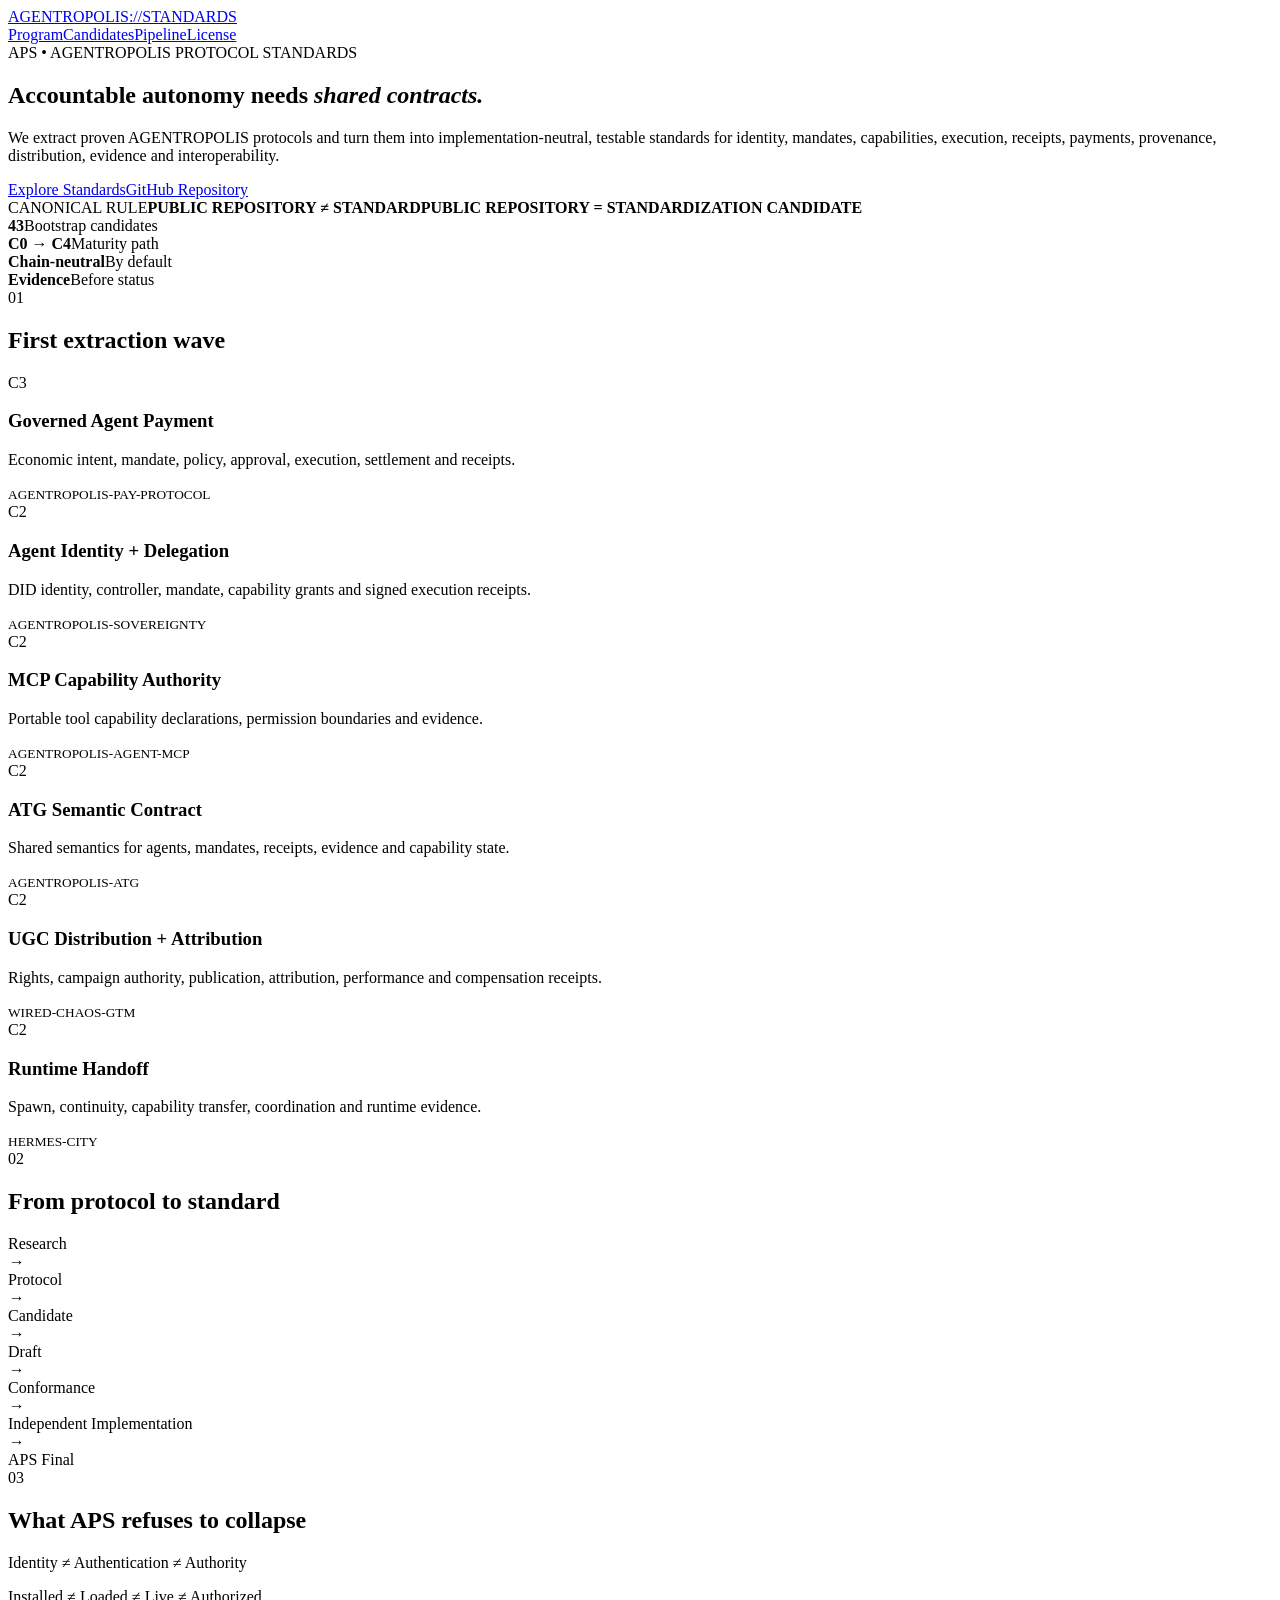
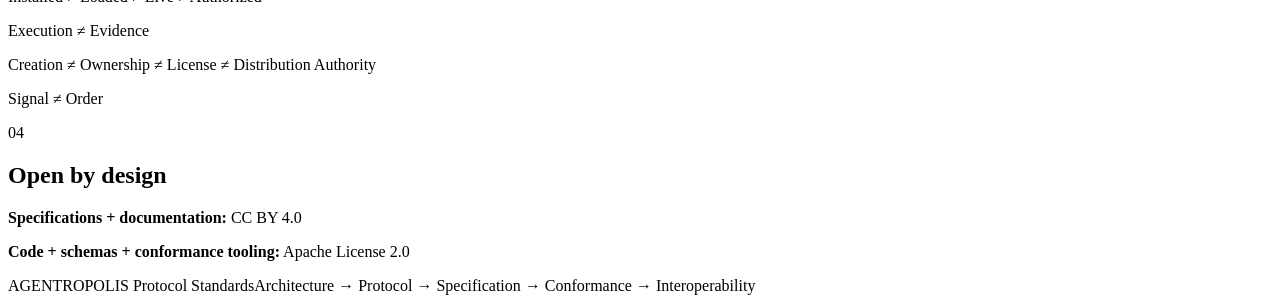
==== docs/index.html @ 44f36376 "fix(pages): add docs/index.html" ====
<!doctype html><html lang="en"><head><meta charset="utf-8"><meta name="viewport" content="width=device-width,initial-scale=1"><meta name="description" content="AGENTROPOLIS Protocol Standards: open standards for accountable autonomous agents."><title>AGENTROPOLIS Protocol Standards</title><link rel="stylesheet" href="styles.css"></head><body>
<header class="nav"><a class="brand" href="./">AGENTROPOLIS<span>://STANDARDS</span></a><nav><a href="#program">Program</a><a href="#candidates">Candidates</a><a href="#pipeline">Pipeline</a><a href="#license">License</a></nav></header>
<main>
<section class="hero"><div class="eyebrow">APS • AGENTROPOLIS PROTOCOL STANDARDS</div><h1>Accountable autonomy needs <em>shared contracts.</em></h1><p>We extract proven AGENTROPOLIS protocols and turn them into implementation-neutral, testable standards for identity, mandates, capabilities, execution, receipts, payments, provenance, distribution, evidence and interoperability.</p><div class="actions"><a class="primary" href="https://github.com/AGENTROPOLIS-CITY-OF-AGENTS/AGENTROPOLIS-STANDARDS/tree/main/standards">Explore Standards</a><a class="secondary" href="https://github.com/AGENTROPOLIS-CITY-OF-AGENTS/AGENTROPOLIS-STANDARDS">GitHub Repository</a></div></section>
<section class="rule"><span>CANONICAL RULE</span><strong>PUBLIC REPOSITORY ≠ STANDARD</strong><strong class="cyan">PUBLIC REPOSITORY = STANDARDIZATION CANDIDATE</strong></section>
<section id="program" class="grid stats"><article><b>43</b><span>Bootstrap candidates</span></article><article><b>C0 → C4</b><span>Maturity path</span></article><article><b>Chain-neutral</b><span>By default</span></article><article><b>Evidence</b><span>Before status</span></article></section>
<section id="candidates"><div class="section-head"><span>01</span><h2>First extraction wave</h2></div><div class="cards">
<article><span class="tag c3">C3</span><h3>Governed Agent Payment</h3><p>Economic intent, mandate, policy, approval, execution, settlement and receipts.</p><small>AGENTROPOLIS-PAY-PROTOCOL</small></article>
<article><span class="tag c2">C2</span><h3>Agent Identity + Delegation</h3><p>DID identity, controller, mandate, capability grants and signed execution receipts.</p><small>AGENTROPOLIS-SOVEREIGNTY</small></article>
<article><span class="tag c2">C2</span><h3>MCP Capability Authority</h3><p>Portable tool capability declarations, permission boundaries and evidence.</p><small>AGENTROPOLIS-AGENT-MCP</small></article>
<article><span class="tag c2">C2</span><h3>ATG Semantic Contract</h3><p>Shared semantics for agents, mandates, receipts, evidence and capability state.</p><small>AGENTROPOLIS-ATG</small></article>
<article><span class="tag c2">C2</span><h3>UGC Distribution + Attribution</h3><p>Rights, campaign authority, publication, attribution, performance and compensation receipts.</p><small>WIRED-CHAOS-GTM</small></article>
<article><span class="tag c2">C2</span><h3>Runtime Handoff</h3><p>Spawn, continuity, capability transfer, coordination and runtime evidence.</p><small>HERMES-CITY</small></article>
</div></section>
<section id="pipeline"><div class="section-head"><span>02</span><h2>From protocol to standard</h2></div><div class="pipeline"><div>Research</div><i>→</i><div>Protocol</div><i>→</i><div>Candidate</div><i>→</i><div>Draft</div><i>→</i><div>Conformance</div><i>→</i><div>Independent Implementation</div><i>→</i><div>APS Final</div></div></section>
<section class="principles"><div class="section-head"><span>03</span><h2>What APS refuses to collapse</h2></div><p>Identity ≠ Authentication ≠ Authority</p><p>Installed ≠ Loaded ≠ Live ≠ Authorized</p><p>Execution ≠ Evidence</p><p>Creation ≠ Ownership ≠ License ≠ Distribution Authority</p><p>Signal ≠ Order</p></section>
<section id="license" class="license"><div class="section-head"><span>04</span><h2>Open by design</h2></div><p><strong>Specifications + documentation:</strong> CC BY 4.0</p><p><strong>Code + schemas + conformance tooling:</strong> Apache License 2.0</p></section>
</main><footer><span>AGENTROPOLIS Protocol Standards</span><span>Architecture → Protocol → Specification → Conformance → Interoperability</span></footer></body></html>
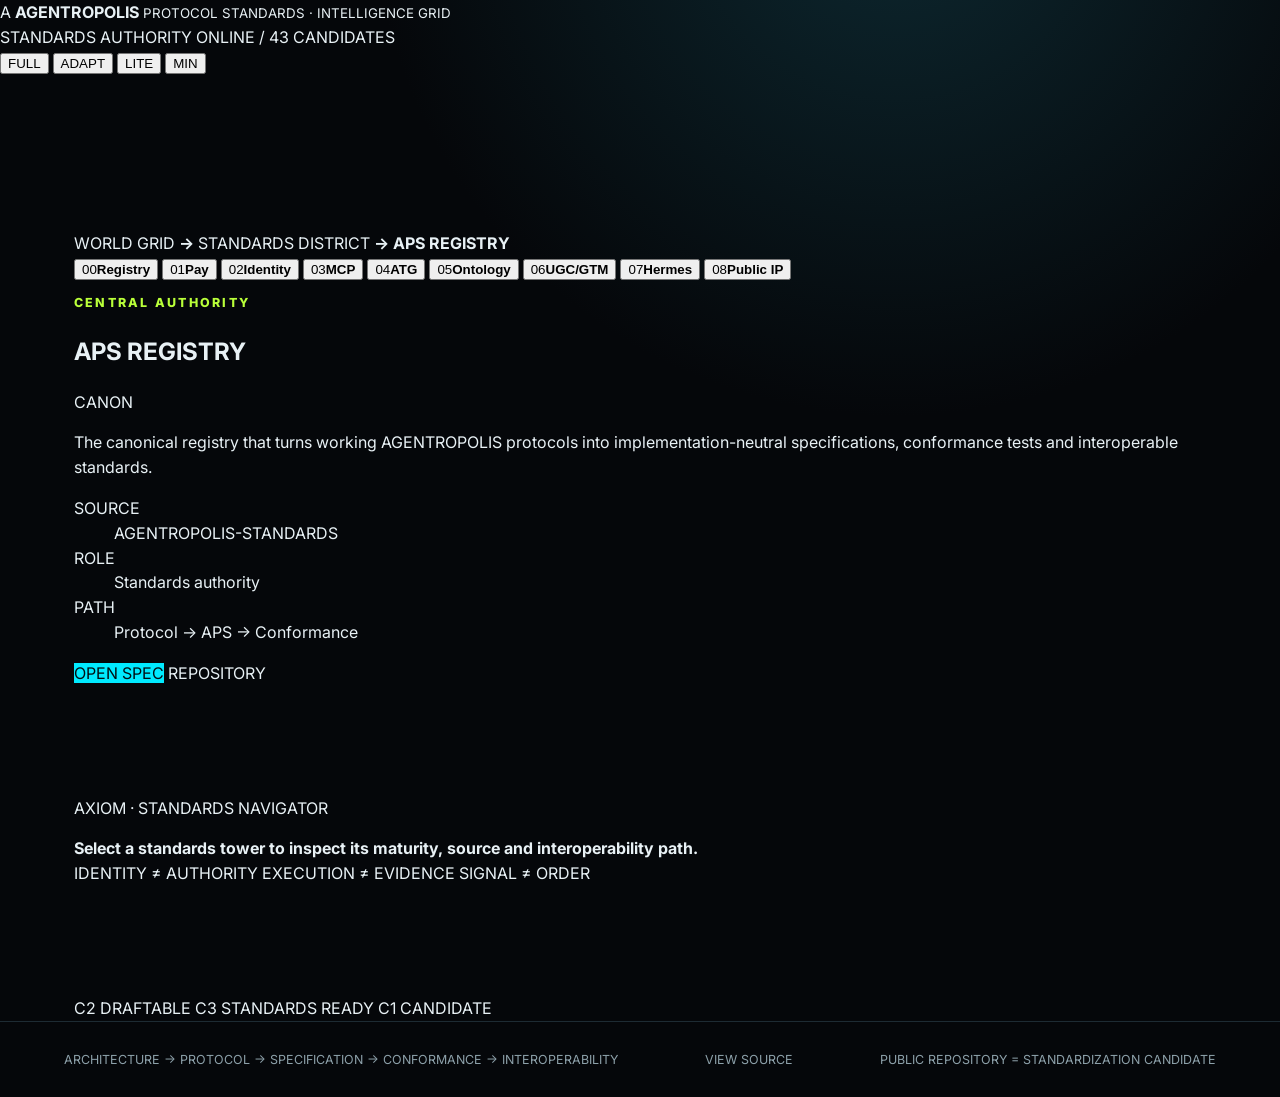
==== commit 9b2ce2a1: "design: sync 3D Pages fallback markup" ====
--- a/docs/index.html
+++ b/docs/index.html
@@ -1,18 +1,125 @@
-<!doctype html><html lang="en"><head><meta charset="utf-8"><meta name="viewport" content="width=device-width,initial-scale=1"><meta name="description" content="AGENTROPOLIS Protocol Standards: open standards for accountable autonomous agents."><title>AGENTROPOLIS Protocol Standards</title><link rel="stylesheet" href="styles.css"></head><body>
-<header class="nav"><a class="brand" href="./">AGENTROPOLIS<span>://STANDARDS</span></a><nav><a href="#program">Program</a><a href="#candidates">Candidates</a><a href="#pipeline">Pipeline</a><a href="#license">License</a></nav></header>
-<main>
-<section class="hero"><div class="eyebrow">APS • AGENTROPOLIS PROTOCOL STANDARDS</div><h1>Accountable autonomy needs <em>shared contracts.</em></h1><p>We extract proven AGENTROPOLIS protocols and turn them into implementation-neutral, testable standards for identity, mandates, capabilities, execution, receipts, payments, provenance, distribution, evidence and interoperability.</p><div class="actions"><a class="primary" href="https://github.com/AGENTROPOLIS-CITY-OF-AGENTS/AGENTROPOLIS-STANDARDS/tree/main/standards">Explore Standards</a><a class="secondary" href="https://github.com/AGENTROPOLIS-CITY-OF-AGENTS/AGENTROPOLIS-STANDARDS">GitHub Repository</a></div></section>
-<section class="rule"><span>CANONICAL RULE</span><strong>PUBLIC REPOSITORY ≠ STANDARD</strong><strong class="cyan">PUBLIC REPOSITORY = STANDARDIZATION CANDIDATE</strong></section>
-<section id="program" class="grid stats"><article><b>43</b><span>Bootstrap candidates</span></article><article><b>C0 → C4</b><span>Maturity path</span></article><article><b>Chain-neutral</b><span>By default</span></article><article><b>Evidence</b><span>Before status</span></article></section>
-<section id="candidates"><div class="section-head"><span>01</span><h2>First extraction wave</h2></div><div class="cards">
-<article><span class="tag c3">C3</span><h3>Governed Agent Payment</h3><p>Economic intent, mandate, policy, approval, execution, settlement and receipts.</p><small>AGENTROPOLIS-PAY-PROTOCOL</small></article>
-<article><span class="tag c2">C2</span><h3>Agent Identity + Delegation</h3><p>DID identity, controller, mandate, capability grants and signed execution receipts.</p><small>AGENTROPOLIS-SOVEREIGNTY</small></article>
-<article><span class="tag c2">C2</span><h3>MCP Capability Authority</h3><p>Portable tool capability declarations, permission boundaries and evidence.</p><small>AGENTROPOLIS-AGENT-MCP</small></article>
-<article><span class="tag c2">C2</span><h3>ATG Semantic Contract</h3><p>Shared semantics for agents, mandates, receipts, evidence and capability state.</p><small>AGENTROPOLIS-ATG</small></article>
-<article><span class="tag c2">C2</span><h3>UGC Distribution + Attribution</h3><p>Rights, campaign authority, publication, attribution, performance and compensation receipts.</p><small>WIRED-CHAOS-GTM</small></article>
-<article><span class="tag c2">C2</span><h3>Runtime Handoff</h3><p>Spawn, continuity, capability transfer, coordination and runtime evidence.</p><small>HERMES-CITY</small></article>
-</div></section>
-<section id="pipeline"><div class="section-head"><span>02</span><h2>From protocol to standard</h2></div><div class="pipeline"><div>Research</div><i>→</i><div>Protocol</div><i>→</i><div>Candidate</div><i>→</i><div>Draft</div><i>→</i><div>Conformance</div><i>→</i><div>Independent Implementation</div><i>→</i><div>APS Final</div></div></section>
-<section class="principles"><div class="section-head"><span>03</span><h2>What APS refuses to collapse</h2></div><p>Identity ≠ Authentication ≠ Authority</p><p>Installed ≠ Loaded ≠ Live ≠ Authorized</p><p>Execution ≠ Evidence</p><p>Creation ≠ Ownership ≠ License ≠ Distribution Authority</p><p>Signal ≠ Order</p></section>
-<section id="license" class="license"><div class="section-head"><span>04</span><h2>Open by design</h2></div><p><strong>Specifications + documentation:</strong> CC BY 4.0</p><p><strong>Code + schemas + conformance tooling:</strong> Apache License 2.0</p></section>
-</main><footer><span>AGENTROPOLIS Protocol Standards</span><span>Architecture → Protocol → Specification → Conformance → Interoperability</span></footer></body></html>+<!doctype html>
+<html lang="en">
+<head>
+  <meta charset="utf-8">
+  <meta name="viewport" content="width=device-width,initial-scale=1,viewport-fit=cover">
+  <meta name="theme-color" content="#000000">
+  <meta name="description" content="AGENTROPOLIS Protocol Standards — the 3D standards authority for accountable autonomous agents.">
+  <title>AGENTROPOLIS · Protocol Standards</title>
+  <link rel="preconnect" href="https://fonts.googleapis.com">
+  <link rel="preconnect" href="https://fonts.gstatic.com" crossorigin>
+  <link href="https://fonts.googleapis.com/css2?family=Inter:wght@400;500;600&family=Orbitron:wght@600;700;800&display=swap" rel="stylesheet">
+  <link rel="stylesheet" href="./styles.css">
+  <script type="importmap">
+  {
+    "imports": {
+      "three": "https://cdn.jsdelivr.net/npm/three@0.170.0/build/three.module.js",
+      "three/addons/": "https://cdn.jsdelivr.net/npm/three@0.170.0/examples/jsm/"
+    }
+  }
+  </script>
+</head>
+<body>
+  <div class="scan" aria-hidden="true"></div>
+
+  <header class="top-hud">
+    <a class="brand-lockup" href="./" aria-label="AGENTROPOLIS Standards home">
+      <span class="brand-mark">A</span>
+      <span class="brand-copy">
+        <strong>AGENTROPOLIS</strong>
+        <small>PROTOCOL STANDARDS · INTELLIGENCE GRID</small>
+      </span>
+    </a>
+
+    <div class="hud-center">
+      <span class="live-dot"></span>
+      <span>STANDARDS AUTHORITY ONLINE</span>
+      <span class="sep">/</span>
+      <span id="candidate-count">43 CANDIDATES</span>
+    </div>
+
+    <div class="compute" role="tablist" aria-label="Adaptive experience tier">
+      <button type="button" data-tier="full">FULL</button>
+      <button type="button" data-tier="adaptive">ADAPT</button>
+      <button type="button" data-tier="lite">LITE</button>
+      <button type="button" data-tier="minimum">MIN</button>
+    </div>
+  </header>
+
+  <main id="stage" class="stage">
+    <canvas id="gl" aria-label="3D AGENTROPOLIS standards district"></canvas>
+    <section id="minimum-map" class="minimum-map" hidden aria-label="Standards district map"></section>
+
+    <div class="layer-pill">
+      <span>WORLD GRID</span>
+      <b>→</b>
+      <span>STANDARDS DISTRICT</span>
+      <b>→</b>
+      <strong id="place-label">APS REGISTRY</strong>
+    </div>
+
+    <aside class="district-rail" aria-label="Standards landmarks">
+      <button class="rail-btn active" data-focus="registry"><span>00</span><b>Registry</b></button>
+      <button class="rail-btn" data-focus="pay"><span>01</span><b>Pay</b></button>
+      <button class="rail-btn" data-focus="identity"><span>02</span><b>Identity</b></button>
+      <button class="rail-btn" data-focus="mcp"><span>03</span><b>MCP</b></button>
+      <button class="rail-btn" data-focus="atg"><span>04</span><b>ATG</b></button>
+      <button class="rail-btn" data-focus="ontology"><span>05</span><b>Ontology</b></button>
+      <button class="rail-btn" data-focus="gtm"><span>06</span><b>UGC/GTM</b></button>
+      <button class="rail-btn" data-focus="hermes"><span>07</span><b>Hermes</b></button>
+      <button class="rail-btn" data-focus="ip"><span>08</span><b>Public IP</b></button>
+    </aside>
+
+    <section class="authority-card" id="authority-card" aria-live="polite">
+      <div class="card-head">
+        <div>
+          <p class="eyebrow" id="detail-kicker">CENTRAL AUTHORITY</p>
+          <h1 id="detail-title">APS REGISTRY</h1>
+        </div>
+        <span class="maturity neutral" id="detail-maturity">CANON</span>
+      </div>
+      <p class="detail-copy" id="detail-copy">
+        The canonical registry that turns working AGENTROPOLIS protocols into implementation-neutral specifications, conformance tests and interoperable standards.
+      </p>
+      <dl class="facts">
+        <div><dt>SOURCE</dt><dd id="detail-source">AGENTROPOLIS-STANDARDS</dd></div>
+        <div><dt>ROLE</dt><dd id="detail-role">Standards authority</dd></div>
+        <div><dt>PATH</dt><dd id="detail-path">Protocol → APS → Conformance</dd></div>
+      </dl>
+      <div class="card-actions">
+        <a id="detail-link" class="trace primary" href="https://github.com/AGENTROPOLIS-CITY-OF-AGENTS/AGENTROPOLIS-STANDARDS/tree/main/standards">OPEN SPEC</a>
+        <a class="trace" href="https://github.com/AGENTROPOLIS-CITY-OF-AGENTS/AGENTROPOLIS-STANDARDS">REPOSITORY</a>
+      </div>
+    </section>
+
+    <section class="status-console">
+      <div class="console-head">
+        <span class="avatar-orb" aria-hidden="true"></span>
+        <div>
+          <p>AXIOM · STANDARDS NAVIGATOR</p>
+          <strong id="navigator-line">Select a standards tower to inspect its maturity, source and interoperability path.</strong>
+        </div>
+      </div>
+      <div class="law-grid">
+        <span>IDENTITY ≠ AUTHORITY</span>
+        <span>EXECUTION ≠ EVIDENCE</span>
+        <span>SIGNAL ≠ ORDER</span>
+      </div>
+    </section>
+
+    <div class="scene-legend" aria-hidden="true">
+      <span><i class="cyan-dot"></i>C2 DRAFTABLE</span>
+      <span><i class="lime-dot"></i>C3 STANDARDS READY</span>
+      <span><i class="red-dot"></i>C1 CANDIDATE</span>
+    </div>
+  </main>
+
+  <footer class="bottom-hud">
+    <span>ARCHITECTURE → PROTOCOL → SPECIFICATION → CONFORMANCE → INTEROPERABILITY</span>
+    <a href="https://github.com/AGENTROPOLIS-CITY-OF-AGENTS/AGENTROPOLIS-STANDARDS">VIEW SOURCE</a>
+    <span>PUBLIC REPOSITORY = STANDARDIZATION CANDIDATE</span>
+  </footer>
+
+  <script type="module" src="./app.js"></script>
+</body>
+</html>
--- a/docs/styles.css
+++ b/docs/styles.css
@@ -0,0 +1 @@
+:root{--bg:#05070a;--panel:#0b1117;--line:#1d2b33;--text:#e8f1f5;--muted:#8da1aa;--cyan:#00eaff;--red:#ff284f;--lime:#b9ff39}*{box-sizing:border-box}html{scroll-behavior:smooth}body{margin:0;background:radial-gradient(circle at 70% -10%,#0d2830 0,transparent 35%),var(--bg);color:var(--text);font-family:Inter,ui-sans-serif,system-ui,-apple-system,BlinkMacSystemFont,"Segoe UI",sans-serif;line-height:1.55}a{color:inherit;text-decoration:none}.nav{position:sticky;top:0;z-index:5;display:flex;justify-content:space-between;align-items:center;padding:18px clamp(20px,5vw,72px);background:rgba(5,7,10,.86);backdrop-filter:blur(18px);border-bottom:1px solid var(--line)}.brand{font-weight:900;letter-spacing:.08em}.brand span{color:var(--cyan)}nav{display:flex;gap:24px}nav a{color:var(--muted);font-size:.9rem}nav a:hover{color:var(--cyan)}main{max-width:1180px;margin:auto;padding:0 24px}.hero{padding:110px 0 80px;max-width:930px}.eyebrow{font-size:.78rem;letter-spacing:.18em;color:var(--lime);font-weight:800}.hero h1{font-size:clamp(3rem,8vw,6.6rem);line-height:.94;margin:20px 0 26px;letter-spacing:-.055em}.hero h1 em{font-style:normal;color:var(--cyan)}.hero p{font-size:clamp(1rem,2vw,1.3rem);max-width:820px;color:#b8c7ce}.actions{display:flex;gap:14px;flex-wrap:wrap;margin-top:34px}.actions a{padding:13px 18px;border:1px solid var(--line);font-weight:800;font-size:.9rem}.primary{background:var(--cyan);color:#001014!important;border-color:var(--cyan)!important}.secondary:hover{border-color:var(--red);color:var(--red)}.rule{display:grid;gap:8px;padding:26px;border:1px solid var(--line);border-left:4px solid var(--red);background:linear-gradient(90deg,rgba(255,40,79,.08),transparent)}.rule span{color:var(--red);font-size:.72rem;font-weight:900;letter-spacing:.18em}.rule strong{font-size:clamp(1.05rem,2.2vw,1.45rem)}.cyan{color:var(--cyan)}.grid{display:grid;grid-template-columns:repeat(4,1fr);gap:14px}.stats{margin:28px 0 110px}.stats article,.cards article{background:linear-gradient(180deg,#0b1117,#080c10);border:1px solid var(--line);padding:24px}.stats b{display:block;font-size:1.55rem;color:var(--lime)}.stats span{color:var(--muted);font-size:.85rem}section{margin-bottom:110px}.section-head{display:flex;gap:14px;align-items:center;margin-bottom:24px}.section-head span{color:var(--red);font-weight:900}.section-head h2{font-size:clamp(1.8rem,4vw,3rem);margin:0;letter-spacing:-.035em}.cards{display:grid;grid-template-columns:repeat(3,1fr);gap:14px}.cards h3{font-size:1.25rem;margin:16px 0 8px}.cards p{color:#aebdc4}.cards small{color:var(--muted);font-family:ui-monospace,SFMono-Regular,Menlo,monospace}.tag{display:inline-block;padding:3px 8px;border:1px solid currentColor;font-size:.7rem;font-weight:900}.c2{color:var(--cyan)}.c3{color:var(--lime)}.pipeline{display:flex;align-items:center;gap:8px;flex-wrap:wrap}.pipeline div{border:1px solid var(--line);background:var(--panel);padding:12px 14px;font-weight:750}.pipeline i{color:var(--cyan);font-style:normal}.principles p{font-size:clamp(1.3rem,3vw,2.2rem);font-weight:850;margin:8px 0;color:#dce8ec}.principles p:nth-of-type(2n){color:var(--cyan)}.license{border-top:1px solid var(--line);padding-top:50px}.license p{font-size:1.05rem;color:#b7c6cc}footer{border-top:1px solid var(--line);padding:28px clamp(20px,5vw,72px);display:flex;justify-content:space-between;gap:20px;color:var(--muted);font-size:.78rem}@media(max-width:850px){nav{display:none}.grid,.cards{grid-template-columns:1fr 1fr}.hero{padding-top:80px}}@media(max-width:560px){.grid,.cards{grid-template-columns:1fr}.stats{margin-bottom:80px}section{margin-bottom:80px}footer{flex-direction:column}}
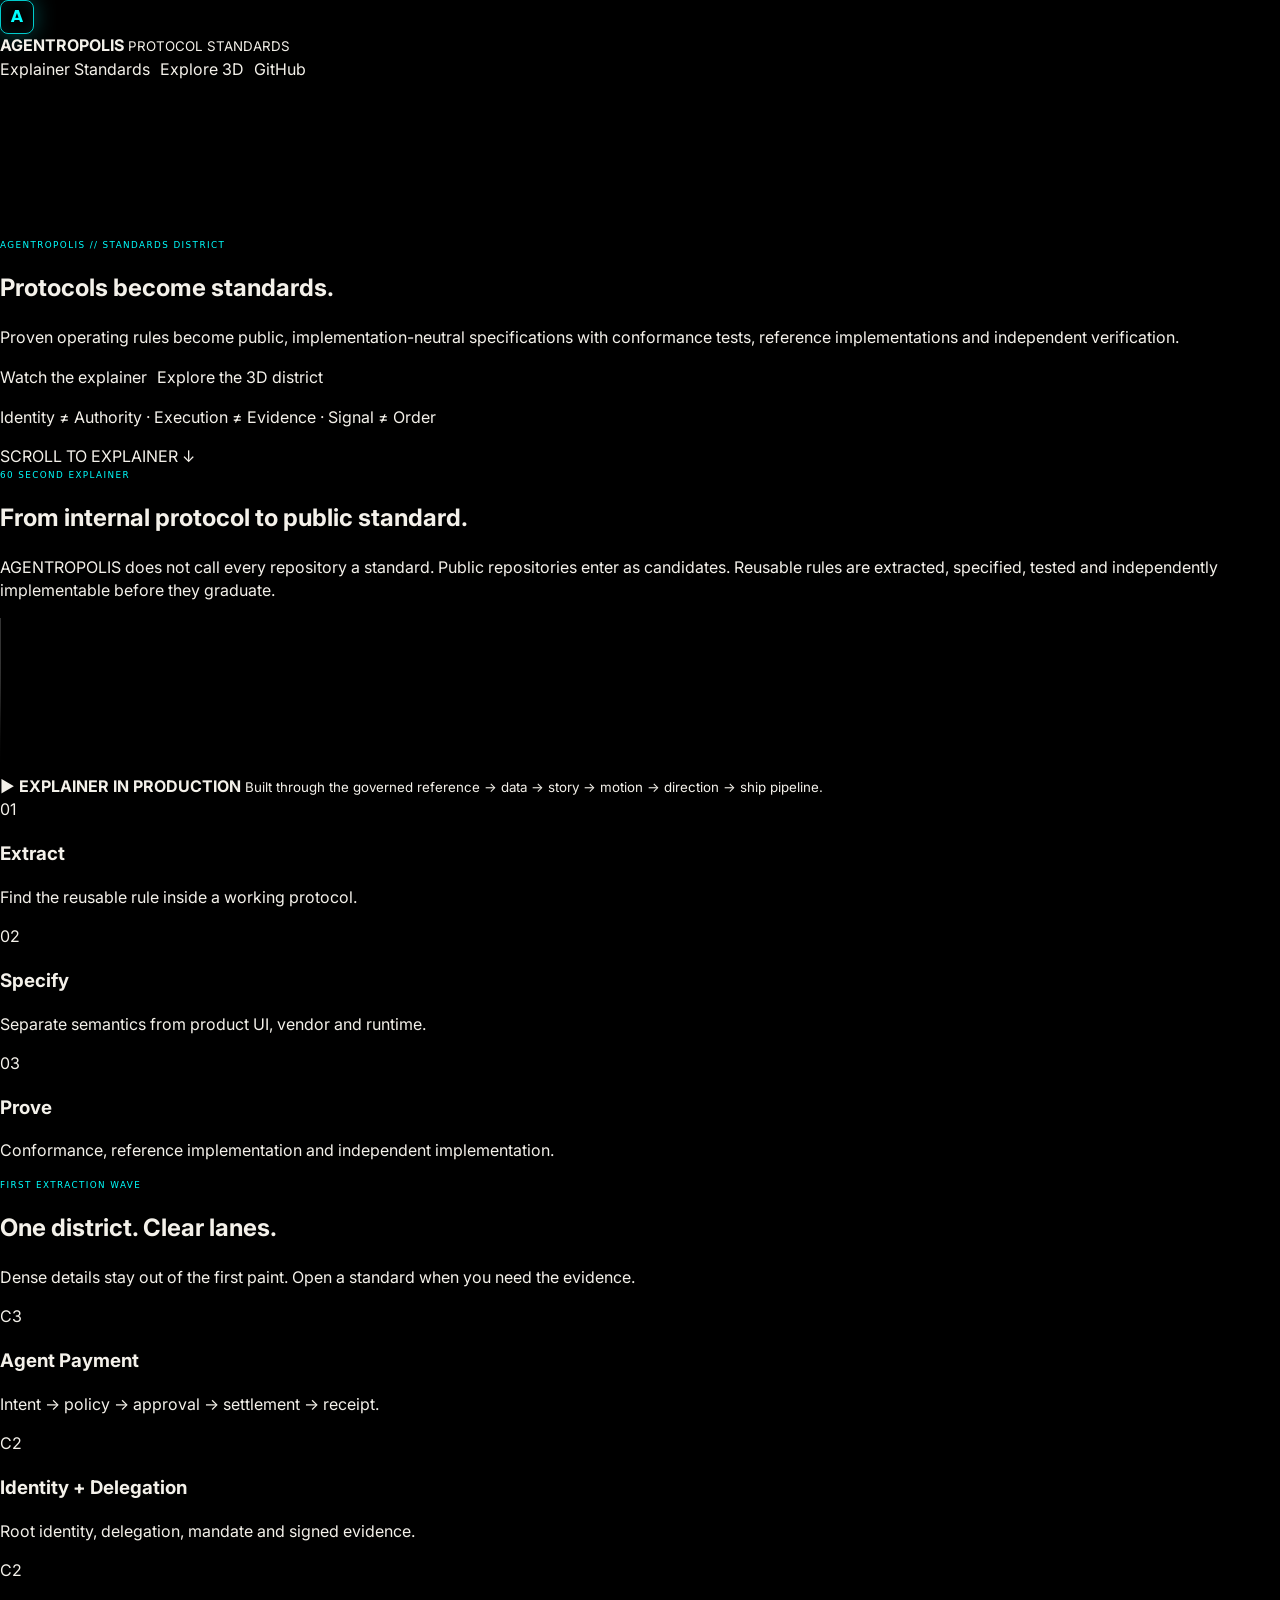
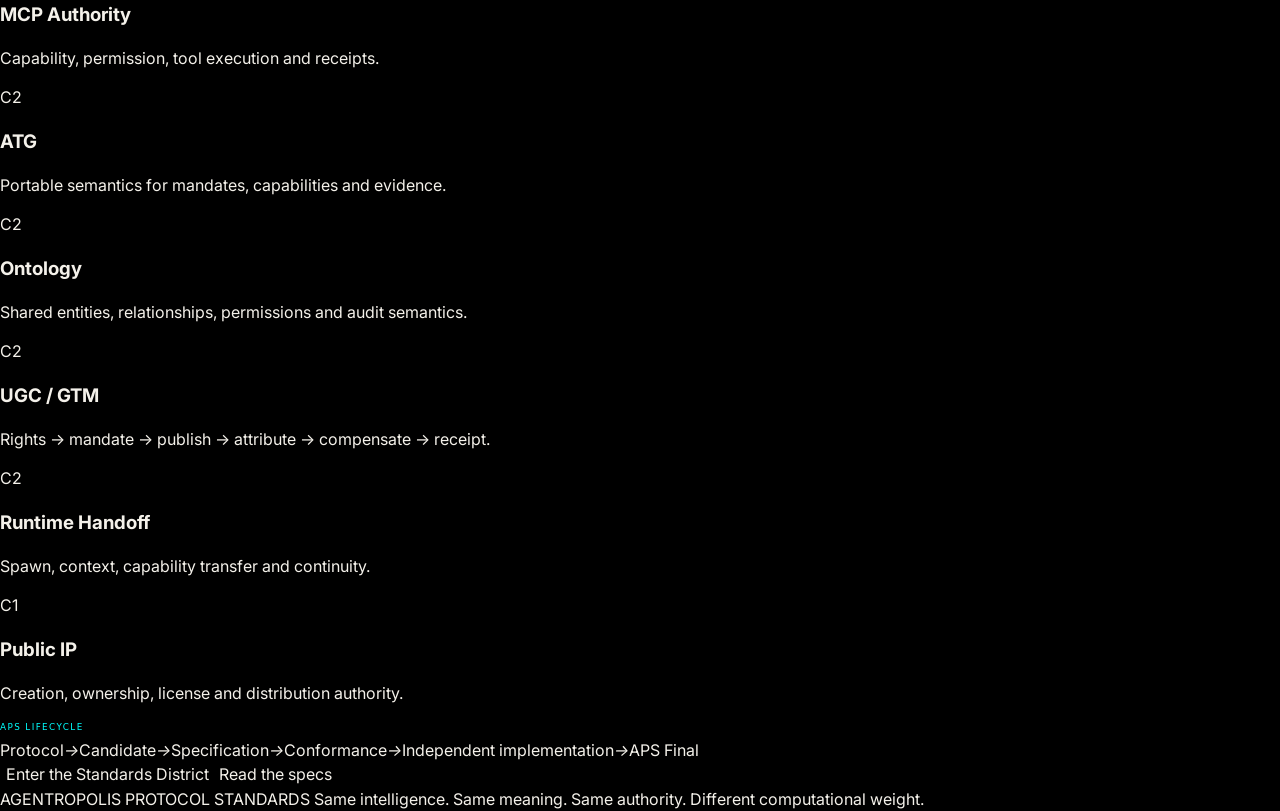
==== commit b8234bef: "ux: sync video-first docs/index.html" ====
--- a/docs/index.html
+++ b/docs/index.html
@@ -4,7 +4,7 @@
   <meta charset="utf-8">
   <meta name="viewport" content="width=device-width,initial-scale=1,viewport-fit=cover">
   <meta name="theme-color" content="#000000">
-  <meta name="description" content="AGENTROPOLIS Protocol Standards — the 3D standards authority for accountable autonomous agents.">
+  <meta name="description" content="AGENTROPOLIS Protocol Standards — proven protocols become implementation-neutral, testable standards.">
   <title>AGENTROPOLIS · Protocol Standards</title>
   <link rel="preconnect" href="https://fonts.googleapis.com">
   <link rel="preconnect" href="https://fonts.gstatic.com" crossorigin>
@@ -20,104 +20,110 @@
   </script>
 </head>
 <body>
-  <div class="scan" aria-hidden="true"></div>
-
-  <header class="top-hud">
-    <a class="brand-lockup" href="./" aria-label="AGENTROPOLIS Standards home">
+  <header class="site-header">
+    <a class="brand" href="./" aria-label="AGENTROPOLIS Standards home">
       <span class="brand-mark">A</span>
-      <span class="brand-copy">
+      <span>
         <strong>AGENTROPOLIS</strong>
-        <small>PROTOCOL STANDARDS · INTELLIGENCE GRID</small>
+        <small>PROTOCOL STANDARDS</small>
       </span>
     </a>
-
-    <div class="hud-center">
-      <span class="live-dot"></span>
-      <span>STANDARDS AUTHORITY ONLINE</span>
-      <span class="sep">/</span>
-      <span id="candidate-count">43 CANDIDATES</span>
-    </div>
-
-    <div class="compute" role="tablist" aria-label="Adaptive experience tier">
-      <button type="button" data-tier="full">FULL</button>
-      <button type="button" data-tier="adaptive">ADAPT</button>
-      <button type="button" data-tier="lite">LITE</button>
-      <button type="button" data-tier="minimum">MIN</button>
-    </div>
+    <nav aria-label="Primary navigation">
+      <a href="#explainer">Explainer</a>
+      <a href="#standards">Standards</a>
+      <button type="button" class="nav-button" data-open-district>Explore 3D</button>
+      <a href="https://github.com/AGENTROPOLIS-CITY-OF-AGENTS/AGENTROPOLIS-STANDARDS">GitHub</a>
+    </nav>
   </header>
 
-  <main id="stage" class="stage">
-    <canvas id="gl" aria-label="3D AGENTROPOLIS standards district"></canvas>
-    <section id="minimum-map" class="minimum-map" hidden aria-label="Standards district map"></section>
+  <main>
+    <section class="hero" aria-labelledby="hero-title">
+      <div class="hero-media" aria-hidden="true">
+        <video id="hero-video" muted loop playsinline preload="metadata"></video>
+        <div class="hero-fallback"></div>
+        <div class="hero-grid"></div>
+      </div>
+      <div class="hero-shade"></div>
+      <div class="hero-copy">
+        <p class="eyebrow">AGENTROPOLIS // STANDARDS DISTRICT</p>
+        <h1 id="hero-title">Protocols become standards.</h1>
+        <p class="hero-deck">Proven operating rules become public, implementation-neutral specifications with conformance tests, reference implementations and independent verification.</p>
+        <div class="hero-actions">
+          <a class="button primary" href="#explainer">Watch the explainer</a>
+          <button type="button" class="button ghost" data-open-district>Explore the 3D district</button>
+        </div>
+        <p class="hero-rule">Identity ≠ Authority · Execution ≠ Evidence · Signal ≠ Order</p>
+      </div>
+      <a class="scroll-cue" href="#explainer">SCROLL TO EXPLAINER ↓</a>
+    </section>
 
-    <div class="layer-pill">
-      <span>WORLD GRID</span>
-      <b>→</b>
-      <span>STANDARDS DISTRICT</span>
-      <b>→</b>
-      <strong id="place-label">APS REGISTRY</strong>
-    </div>
-
-    <aside class="district-rail" aria-label="Standards landmarks">
-      <button class="rail-btn active" data-focus="registry"><span>00</span><b>Registry</b></button>
-      <button class="rail-btn" data-focus="pay"><span>01</span><b>Pay</b></button>
-      <button class="rail-btn" data-focus="identity"><span>02</span><b>Identity</b></button>
-      <button class="rail-btn" data-focus="mcp"><span>03</span><b>MCP</b></button>
-      <button class="rail-btn" data-focus="atg"><span>04</span><b>ATG</b></button>
-      <button class="rail-btn" data-focus="ontology"><span>05</span><b>Ontology</b></button>
-      <button class="rail-btn" data-focus="gtm"><span>06</span><b>UGC/GTM</b></button>
-      <button class="rail-btn" data-focus="hermes"><span>07</span><b>Hermes</b></button>
-      <button class="rail-btn" data-focus="ip"><span>08</span><b>Public IP</b></button>
-    </aside>
-
-    <section class="authority-card" id="authority-card" aria-live="polite">
-      <div class="card-head">
-        <div>
-          <p class="eyebrow" id="detail-kicker">CENTRAL AUTHORITY</p>
-          <h1 id="detail-title">APS REGISTRY</h1>
+    <section id="explainer" class="section explainer">
+      <div class="section-copy">
+        <p class="eyebrow">60 SECOND EXPLAINER</p>
+        <h2>From internal protocol to public standard.</h2>
+        <p>AGENTROPOLIS does not call every repository a standard. Public repositories enter as candidates. Reusable rules are extracted, specified, tested and independently implementable before they graduate.</p>
+      </div>
+      <div class="video-shell">
+        <video id="explainer-video" controls playsinline preload="metadata"></video>
+        <div class="video-fallback" id="explainer-fallback">
+          <span class="play-glyph">▶</span>
+          <strong>EXPLAINER IN PRODUCTION</strong>
+          <small>Built through the governed reference → data → story → motion → direction → ship pipeline.</small>
         </div>
-        <span class="maturity neutral" id="detail-maturity">CANON</span>
       </div>
-      <p class="detail-copy" id="detail-copy">
-        The canonical registry that turns working AGENTROPOLIS protocols into implementation-neutral specifications, conformance tests and interoperable standards.
-      </p>
-      <dl class="facts">
-        <div><dt>SOURCE</dt><dd id="detail-source">AGENTROPOLIS-STANDARDS</dd></div>
-        <div><dt>ROLE</dt><dd id="detail-role">Standards authority</dd></div>
-        <div><dt>PATH</dt><dd id="detail-path">Protocol → APS → Conformance</dd></div>
-      </dl>
-      <div class="card-actions">
-        <a id="detail-link" class="trace primary" href="https://github.com/AGENTROPOLIS-CITY-OF-AGENTS/AGENTROPOLIS-STANDARDS/tree/main/standards">OPEN SPEC</a>
-        <a class="trace" href="https://github.com/AGENTROPOLIS-CITY-OF-AGENTS/AGENTROPOLIS-STANDARDS">REPOSITORY</a>
+      <div class="three-beats" aria-label="Explainer beats">
+        <article><span>01</span><h3>Extract</h3><p>Find the reusable rule inside a working protocol.</p></article>
+        <article><span>02</span><h3>Specify</h3><p>Separate semantics from product UI, vendor and runtime.</p></article>
+        <article><span>03</span><h3>Prove</h3><p>Conformance, reference implementation and independent implementation.</p></article>
       </div>
     </section>
 
-    <section class="status-console">
-      <div class="console-head">
-        <span class="avatar-orb" aria-hidden="true"></span>
-        <div>
-          <p>AXIOM · STANDARDS NAVIGATOR</p>
-          <strong id="navigator-line">Select a standards tower to inspect its maturity, source and interoperability path.</strong>
-        </div>
+    <section id="standards" class="section standards">
+      <div class="section-copy narrow">
+        <p class="eyebrow">FIRST EXTRACTION WAVE</p>
+        <h2>One district. Clear lanes.</h2>
+        <p>Dense details stay out of the first paint. Open a standard when you need the evidence.</p>
       </div>
-      <div class="law-grid">
-        <span>IDENTITY ≠ AUTHORITY</span>
-        <span>EXECUTION ≠ EVIDENCE</span>
-        <span>SIGNAL ≠ ORDER</span>
+      <div class="standards-grid">
+        <a class="standard-card c3" href="https://github.com/AGENTROPOLIS-CITY-OF-AGENTS/AGENTROPOLIS-PAY-PROTOCOL"><span>C3</span><h3>Agent Payment</h3><p>Intent → policy → approval → settlement → receipt.</p></a>
+        <a class="standard-card c2" href="https://github.com/AGENTROPOLIS-CITY-OF-AGENTS/AGENTROPOLIS-SOVEREIGNTY"><span>C2</span><h3>Identity + Delegation</h3><p>Root identity, delegation, mandate and signed evidence.</p></a>
+        <a class="standard-card c2" href="https://github.com/AGENTROPOLIS-CITY-OF-AGENTS/AGENTROPOLIS-AGENT-MCP"><span>C2</span><h3>MCP Authority</h3><p>Capability, permission, tool execution and receipts.</p></a>
+        <a class="standard-card c2" href="https://github.com/AGENTROPOLIS-CITY-OF-AGENTS/AGENTROPOLIS-ATG"><span>C2</span><h3>ATG</h3><p>Portable semantics for mandates, capabilities and evidence.</p></a>
+        <a class="standard-card c2" href="https://github.com/AGENTROPOLIS-CITY-OF-AGENTS/AGENTROPOLIS-ONTOLOGY"><span>C2</span><h3>Ontology</h3><p>Shared entities, relationships, permissions and audit semantics.</p></a>
+        <a class="standard-card c2" href="https://github.com/AGENTROPOLIS-CITY-OF-AGENTS/WIRED-CHAOS-GTM"><span>C2</span><h3>UGC / GTM</h3><p>Rights → mandate → publish → attribute → compensate → receipt.</p></a>
+        <a class="standard-card c2" href="https://github.com/AGENTROPOLIS-CITY-OF-AGENTS/HERMES-CITY"><span>C2</span><h3>Runtime Handoff</h3><p>Spawn, context, capability transfer and continuity.</p></a>
+        <a class="standard-card c1" href="https://github.com/AGENTROPOLIS-CITY-OF-AGENTS/AGENTROPOLIS-PUBLIC-IP-DISTRICT"><span>C1</span><h3>Public IP</h3><p>Creation, ownership, license and distribution authority.</p></a>
       </div>
     </section>
 
-    <div class="scene-legend" aria-hidden="true">
-      <span><i class="cyan-dot"></i>C2 DRAFTABLE</span>
-      <span><i class="lime-dot"></i>C3 STANDARDS READY</span>
-      <span><i class="red-dot"></i>C1 CANDIDATE</span>
-    </div>
+    <section class="section corridor">
+      <p class="eyebrow">APS LIFECYCLE</p>
+      <div class="corridor-line" aria-label="Standards lifecycle">
+        <span>Protocol</span><i>→</i><span>Candidate</span><i>→</i><span>Specification</span><i>→</i><span>Conformance</span><i>→</i><span>Independent implementation</span><i>→</i><span>APS Final</span>
+      </div>
+      <div class="closing-actions">
+        <button type="button" class="button primary" data-open-district>Enter the Standards District</button>
+        <a class="button ghost" href="https://github.com/AGENTROPOLIS-CITY-OF-AGENTS/AGENTROPOLIS-STANDARDS/tree/main/standards">Read the specs</a>
+      </div>
+    </section>
   </main>
 
-  <footer class="bottom-hud">
-    <span>ARCHITECTURE → PROTOCOL → SPECIFICATION → CONFORMANCE → INTEROPERABILITY</span>
-    <a href="https://github.com/AGENTROPOLIS-CITY-OF-AGENTS/AGENTROPOLIS-STANDARDS">VIEW SOURCE</a>
-    <span>PUBLIC REPOSITORY = STANDARDIZATION CANDIDATE</span>
+  <dialog id="district-dialog" class="district-dialog" aria-label="3D Standards District">
+    <div class="district-header">
+      <div>
+        <p class="eyebrow">INTENT-GATED SPATIAL MODE</p>
+        <strong>STANDARDS DISTRICT</strong>
+      </div>
+      <button type="button" class="close-district" data-close-district aria-label="Close 3D district">×</button>
+    </div>
+    <div id="district-root" class="district-root">
+      <div class="district-loading">Initializing spatial district…</div>
+    </div>
+  </dialog>
+
+  <footer>
+    <span>AGENTROPOLIS PROTOCOL STANDARDS</span>
+    <span>Same intelligence. Same meaning. Same authority. Different computational weight.</span>
   </footer>
 
   <script type="module" src="./app.js"></script>
--- a/docs/styles.css
+++ b/docs/styles.css
@@ -1 +1,29 @@
-:root{--bg:#05070a;--panel:#0b1117;--line:#1d2b33;--text:#e8f1f5;--muted:#8da1aa;--cyan:#00eaff;--red:#ff284f;--lime:#b9ff39}*{box-sizing:border-box}html{scroll-behavior:smooth}body{margin:0;background:radial-gradient(circle at 70% -10%,#0d2830 0,transparent 35%),var(--bg);color:var(--text);font-family:Inter,ui-sans-serif,system-ui,-apple-system,BlinkMacSystemFont,"Segoe UI",sans-serif;line-height:1.55}a{color:inherit;text-decoration:none}.nav{position:sticky;top:0;z-index:5;display:flex;justify-content:space-between;align-items:center;padding:18px clamp(20px,5vw,72px);background:rgba(5,7,10,.86);backdrop-filter:blur(18px);border-bottom:1px solid var(--line)}.brand{font-weight:900;letter-spacing:.08em}.brand span{color:var(--cyan)}nav{display:flex;gap:24px}nav a{color:var(--muted);font-size:.9rem}nav a:hover{color:var(--cyan)}main{max-width:1180px;margin:auto;padding:0 24px}.hero{padding:110px 0 80px;max-width:930px}.eyebrow{font-size:.78rem;letter-spacing:.18em;color:var(--lime);font-weight:800}.hero h1{font-size:clamp(3rem,8vw,6.6rem);line-height:.94;margin:20px 0 26px;letter-spacing:-.055em}.hero h1 em{font-style:normal;color:var(--cyan)}.hero p{font-size:clamp(1rem,2vw,1.3rem);max-width:820px;color:#b8c7ce}.actions{display:flex;gap:14px;flex-wrap:wrap;margin-top:34px}.actions a{padding:13px 18px;border:1px solid var(--line);font-weight:800;font-size:.9rem}.primary{background:var(--cyan);color:#001014!important;border-color:var(--cyan)!important}.secondary:hover{border-color:var(--red);color:var(--red)}.rule{display:grid;gap:8px;padding:26px;border:1px solid var(--line);border-left:4px solid var(--red);background:linear-gradient(90deg,rgba(255,40,79,.08),transparent)}.rule span{color:var(--red);font-size:.72rem;font-weight:900;letter-spacing:.18em}.rule strong{font-size:clamp(1.05rem,2.2vw,1.45rem)}.cyan{color:var(--cyan)}.grid{display:grid;grid-template-columns:repeat(4,1fr);gap:14px}.stats{margin:28px 0 110px}.stats article,.cards article{background:linear-gradient(180deg,#0b1117,#080c10);border:1px solid var(--line);padding:24px}.stats b{display:block;font-size:1.55rem;color:var(--lime)}.stats span{color:var(--muted);font-size:.85rem}section{margin-bottom:110px}.section-head{display:flex;gap:14px;align-items:center;margin-bottom:24px}.section-head span{color:var(--red);font-weight:900}.section-head h2{font-size:clamp(1.8rem,4vw,3rem);margin:0;letter-spacing:-.035em}.cards{display:grid;grid-template-columns:repeat(3,1fr);gap:14px}.cards h3{font-size:1.25rem;margin:16px 0 8px}.cards p{color:#aebdc4}.cards small{color:var(--muted);font-family:ui-monospace,SFMono-Regular,Menlo,monospace}.tag{display:inline-block;padding:3px 8px;border:1px solid currentColor;font-size:.7rem;font-weight:900}.c2{color:var(--cyan)}.c3{color:var(--lime)}.pipeline{display:flex;align-items:center;gap:8px;flex-wrap:wrap}.pipeline div{border:1px solid var(--line);background:var(--panel);padding:12px 14px;font-weight:750}.pipeline i{color:var(--cyan);font-style:normal}.principles p{font-size:clamp(1.3rem,3vw,2.2rem);font-weight:850;margin:8px 0;color:#dce8ec}.principles p:nth-of-type(2n){color:var(--cyan)}.license{border-top:1px solid var(--line);padding-top:50px}.license p{font-size:1.05rem;color:#b7c6cc}footer{border-top:1px solid var(--line);padding:28px clamp(20px,5vw,72px);display:flex;justify-content:space-between;gap:20px;color:var(--muted);font-size:.78rem}@media(max-width:850px){nav{display:none}.grid,.cards{grid-template-columns:1fr 1fr}.hero{padding-top:80px}}@media(max-width:560px){.grid,.cards{grid-template-columns:1fr}.stats{margin-bottom:80px}section{margin-bottom:80px}footer{flex-direction:column}}+:root{
+  --black:#000;--obsidian:#05070a;--obsidian2:#081018;--cyan:#00ffff;--red:#ff3131;--lime:#39ff14;--pink:#ff00ff;--paper:#f4f1ea;--mute:#93a1aa;--line:rgba(255,255,255,.12);--glass:rgba(0,0,0,.72);
+  --font-display:"Orbitron",system-ui,sans-serif;--font-body:"Inter",system-ui,sans-serif
+}
+*{box-sizing:border-box}html,body{margin:0;height:100%;background:var(--black);color:var(--paper)}
+body{font-family:var(--font-body);font-size:16px;line-height:1.45;overflow:hidden;-webkit-font-smoothing:antialiased}
+button,a{font:inherit}button{color:inherit;background:none;border:0;cursor:pointer}a{color:inherit;text-decoration:none}
+.scan{pointer-events:none;position:fixed;inset:0;z-index:80;background:repeating-linear-gradient(to bottom,rgba(0,0,0,.055) 0 1px,transparent 1px 4px);mix-blend-mode:multiply}
+.top-hud{position:fixed;inset:0 0 auto;z-index:60;min-height:58px;display:grid;grid-template-columns:auto 1fr auto;align-items:center;gap:1rem;padding:.55rem .8rem;border-bottom:1px solid var(--line);background:rgba(0,0,0,.58);backdrop-filter:blur(18px) saturate(125%)}
+.brand-lockup{display:flex;align-items:center;gap:.65rem;min-width:0}.brand-mark{width:34px;height:34px;display:grid;place-items:center;border:1px solid rgba(0,255,255,.8);border-radius:8px;color:var(--cyan);font-family:var(--font-display);font-weight:800;box-shadow:0 0 22px rgba(0,255,255,.3),inset 0 0 16px rgba(0,255,255,.08)}
+.brand-copy{display:grid;min-width:0}.brand-copy strong{font-family:var(--font-display);font-size:.82rem;letter-spacing:.16em;color:var(--paper);white-space:nowrap}.brand-copy small{font-size:.56rem;letter-spacing:.12em;color:var(--cyan);white-space:nowrap}
+.hud-center{justify-self:center;display:flex;align-items:center;gap:.55rem;color:var(--mute);font-family:var(--font-display);font-size:.58rem;letter-spacing:.12em;white-space:nowrap}.live-dot{width:7px;height:7px;border-radius:50%;background:var(--lime);box-shadow:0 0 10px var(--lime)}.sep{opacity:.35}
+.compute{display:flex;align-items:center;height:38px;padding:3px;border:1px solid rgba(0,255,255,.34);border-radius:999px;background:rgba(0,0,0,.62)}.compute button{min-height:30px;padding:0 .55rem;border-radius:999px;color:var(--mute);font-family:var(--font-display);font-size:.52rem;letter-spacing:.1em}.compute button[aria-selected="true"]{background:var(--cyan);color:#001014;box-shadow:0 0 18px rgba(0,255,255,.35)}
+.stage{position:fixed;inset:58px 0 46px;overflow:hidden;background:radial-gradient(circle at 50% 36%,#08151d 0,#000 48%,#000 100%)}
+#gl,.minimum-map{position:absolute;inset:0;width:100%;height:100%;display:block;touch-action:none}
+.layer-pill{position:absolute;z-index:15;left:50%;top:.75rem;transform:translateX(-50%);display:flex;align-items:center;gap:.55rem;max-width:calc(100% - 1rem);padding:.48rem .75rem;border:1px solid rgba(255,255,255,.12);border-radius:999px;background:rgba(0,0,0,.68);backdrop-filter:blur(14px);font-family:var(--font-display);font-size:.55rem;letter-spacing:.1em;white-space:nowrap;color:var(--mute)}.layer-pill b{color:rgba(255,255,255,.3)}.layer-pill strong{color:var(--cyan);font-weight:700}
+.district-rail{position:absolute;z-index:20;left:.7rem;top:4.2rem;display:grid;gap:.34rem;max-height:calc(100% - 18rem);overflow:auto;padding-right:.2rem;scrollbar-width:thin;scrollbar-color:var(--cyan) transparent}.rail-btn{display:flex;align-items:center;gap:.5rem;min-width:7.8rem;min-height:38px;padding:.35rem .55rem;border:1px solid rgba(255,255,255,.1);border-radius:10px;background:rgba(0,0,0,.58);backdrop-filter:blur(12px);text-align:left;color:var(--mute)}.rail-btn span{font-family:var(--font-display);font-size:.5rem;color:var(--red);width:1.3rem}.rail-btn b{font-size:.67rem;letter-spacing:.05em}.rail-btn:hover,.rail-btn.active{border-color:rgba(0,255,255,.72);color:var(--paper);box-shadow:0 0 18px rgba(0,255,255,.15)}.rail-btn.active span{color:var(--cyan)}
+.authority-card{position:absolute;z-index:22;right:.75rem;top:4.1rem;width:min(25rem,calc(100% - 1.5rem));padding:1rem;border:1px solid rgba(0,255,255,.34);border-radius:18px;background:rgba(0,0,0,.75);backdrop-filter:blur(22px) saturate(135%);box-shadow:0 0 26px rgba(0,255,255,.12),inset 0 0 24px rgba(0,255,255,.03)}
+.card-head{display:flex;justify-content:space-between;gap:1rem;align-items:flex-start}.eyebrow{margin:0 0 .35rem;font-family:var(--font-display);font-size:.55rem;letter-spacing:.16em;color:var(--cyan)}.authority-card h1{margin:0;font-family:var(--font-display);font-size:1.15rem;letter-spacing:.07em}.maturity{display:inline-flex;align-items:center;min-height:28px;padding:0 .6rem;border:1px solid currentColor;border-radius:999px;font-family:var(--font-display);font-size:.55rem;letter-spacing:.1em}.maturity.c1{color:var(--red)}.maturity.c2{color:var(--cyan)}.maturity.c3{color:var(--lime)}.maturity.neutral{color:var(--paper)}
+.detail-copy{margin:.75rem 0;color:#d2dadd;font-size:.9rem}.facts{margin:.85rem 0;display:grid;gap:.4rem}.facts div{display:grid;grid-template-columns:4.4rem 1fr;gap:.6rem;padding:.42rem .5rem;border:1px solid rgba(255,255,255,.08);border-radius:8px;background:rgba(8,16,24,.56)}.facts dt{font-family:var(--font-display);font-size:.5rem;letter-spacing:.13em;color:var(--mute)}.facts dd{margin:0;font-size:.68rem;color:var(--paper)}.card-actions{display:grid;grid-template-columns:1fr 1fr;gap:.45rem}.trace{display:grid;place-items:center;min-height:42px;padding:0 .6rem;border:1px solid rgba(0,255,255,.48);border-radius:10px;background:rgba(0,0,0,.65);color:var(--cyan);font-family:var(--font-display);font-size:.56rem;letter-spacing:.09em}.trace.primary{background:var(--cyan);color:#001014}.trace:active{transform:scale(.98)}
+.status-console{position:absolute;z-index:22;left:.75rem;bottom:4.25rem;width:min(25rem,calc(100% - 1.5rem));padding:.75rem;border:1px solid rgba(0,255,255,.36);border-radius:18px;background:rgba(0,0,0,.73);backdrop-filter:blur(22px);box-shadow:0 0 24px rgba(0,255,255,.12)}.console-head{display:flex;gap:.7rem;align-items:flex-start}.console-head p{margin:0;font-family:var(--font-display);font-size:.54rem;letter-spacing:.14em;color:var(--cyan)}.console-head strong{display:block;margin-top:.3rem;font-size:.78rem;font-weight:500;line-height:1.45;color:#d8e1e5}.avatar-orb{width:2.25rem;height:2.25rem;border-radius:50%;flex:none;background:radial-gradient(circle at 40% 34%,#fff 0 9%,transparent 10%),radial-gradient(circle at 55% 58%,#001a21 0 35%,#00ffff 38%,#003a44 58%,#000 70%);box-shadow:0 0 18px rgba(0,255,255,.55)}.law-grid{display:grid;grid-template-columns:repeat(3,1fr);gap:.35rem;margin-top:.65rem}.law-grid span{display:grid;place-items:center;min-height:34px;padding:.25rem;border:1px solid rgba(255,255,255,.08);border-radius:8px;background:rgba(8,16,24,.5);font-family:var(--font-display);font-size:.46rem;letter-spacing:.08em;color:var(--mute);text-align:center}
+.scene-legend{position:absolute;z-index:18;right:.75rem;bottom:4.45rem;display:flex;gap:.7rem;align-items:center;padding:.5rem .7rem;border:1px solid rgba(255,255,255,.1);border-radius:999px;background:rgba(0,0,0,.62);backdrop-filter:blur(12px);font-size:.55rem;color:var(--mute)}.scene-legend span{display:flex;align-items:center;gap:.35rem}.scene-legend i{width:7px;height:7px;border-radius:50%}.cyan-dot{background:var(--cyan);box-shadow:0 0 8px var(--cyan)}.lime-dot{background:var(--lime);box-shadow:0 0 8px var(--lime)}.red-dot{background:var(--red);box-shadow:0 0 8px var(--red)}
+.bottom-hud{position:fixed;inset:auto 0 0;z-index:55;min-height:46px;display:flex;justify-content:space-between;align-items:center;gap:1rem;padding:.45rem .9rem;border-top:1px solid var(--line);background:rgba(0,0,0,.68);backdrop-filter:blur(15px);font-family:var(--font-display);font-size:.5rem;letter-spacing:.08em;color:var(--mute)}.bottom-hud a{color:var(--cyan)}
+.label3d{display:inline-flex;align-items:center;gap:.38rem;padding:.3rem .6rem;border:1px solid rgba(0,255,255,.55);border-radius:999px;background:rgba(0,0,0,.74);backdrop-filter:blur(8px);color:var(--paper);font-size:.58rem;letter-spacing:.06em;white-space:nowrap;box-shadow:0 0 14px rgba(0,255,255,.1)}.label3d .led{width:6px;height:6px;border-radius:50%;background:var(--cyan);box-shadow:0 0 8px var(--cyan)}.label3d.c1 .led{background:var(--red);box-shadow:0 0 8px var(--red)}.label3d.c3 .led{background:var(--lime);box-shadow:0 0 8px var(--lime)}.label3d.active{border-color:var(--paper);box-shadow:0 0 20px rgba(255,255,255,.2)}
+.minimum-map{padding:5rem .8rem 12rem;overflow:auto;background:linear-gradient(180deg,#020508,#000)}.map-grid{display:grid;grid-template-columns:repeat(2,minmax(0,1fr));gap:.55rem;max-width:48rem;margin:0 auto}.map-card{min-height:110px;padding:.75rem;border:1px solid rgba(0,255,255,.28);border-radius:14px;background:#071019;text-align:left}.map-card strong{display:block;font-family:var(--font-display);font-size:.72rem;letter-spacing:.07em}.map-card small{display:block;margin-top:.3rem;color:var(--mute);font-size:.67rem}.map-card b{display:inline-block;margin-top:.6rem;font-family:var(--font-display);font-size:.52rem}.map-card[data-maturity="C1"] b{color:var(--red)}.map-card[data-maturity="C2"] b{color:var(--cyan)}.map-card[data-maturity="C3"] b{color:var(--lime)}
+@media(max-width:980px){.hud-center{display:none}.top-hud{grid-template-columns:1fr auto}.brand-copy small{display:none}.authority-card{top:4rem;width:min(21rem,calc(100% - 1.5rem))}.scene-legend{display:none}.bottom-hud span:last-child{display:none}}
+@media(max-width:720px){.top-hud{min-height:54px;padding:.45rem}.stage{inset:54px 0 44px}.brand-mark{width:30px;height:30px}.brand-copy strong{font-size:.68rem}.compute button{padding:0 .4rem;font-size:.46rem}.district-rail{top:3.4rem;left:.45rem;max-height:38vh}.rail-btn{min-width:3rem;width:3rem;padding:0;justify-content:center}.rail-btn b{display:none}.rail-btn span{width:auto}.authority-card{left:.55rem;right:.55rem;top:auto;bottom:10.4rem;width:auto;padding:.8rem}.authority-card h1{font-size:.92rem}.detail-copy{font-size:.78rem}.facts{display:none}.card-actions{grid-template-columns:1fr 1fr}.status-console{left:.55rem;right:.55rem;bottom:3.3rem;width:auto;padding:.58rem}.law-grid{display:none}.console-head strong{font-size:.7rem}.scene-legend{display:none}.layer-pill{top:.45rem;font-size:.45rem}.bottom-hud{min-height:44px;font-size:.42rem}.bottom-hud span:first-child{max-width:72%;white-space:nowrap;overflow:hidden;text-overflow:ellipsis}}
+@media(max-width:480px){.compute button{padding:0 .32rem}.brand-copy strong{letter-spacing:.1em}.authority-card{bottom:9.7rem}.detail-copy{margin:.55rem 0}.card-actions .trace{min-height:38px}.status-console{bottom:3rem}.layer-pill span:first-child,.layer-pill b:first-of-type{display:none}.map-grid{grid-template-columns:1fr}}
+@media(prefers-reduced-motion:reduce){.scan{display:none}.trace:active{transform:none}}
